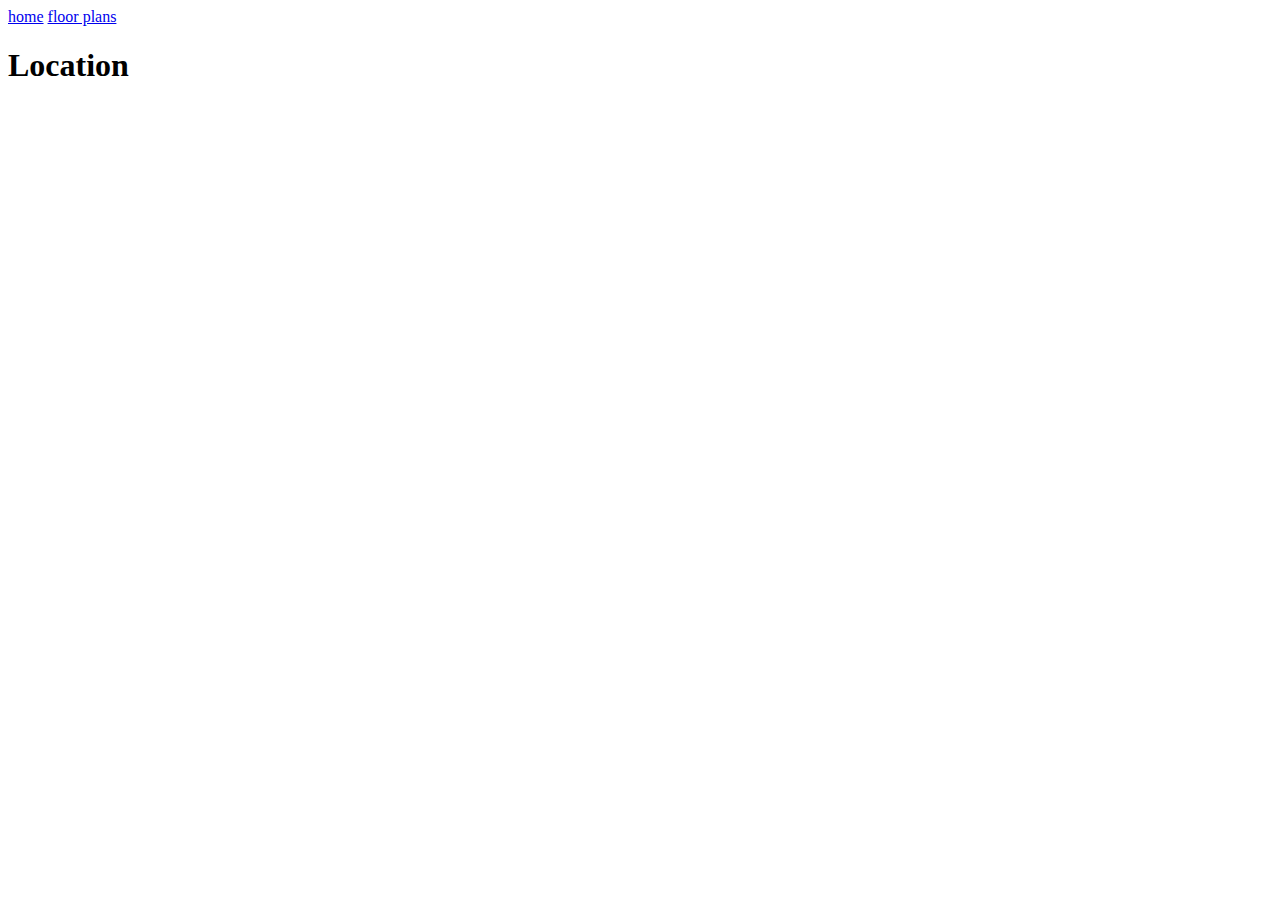
==== location.html @ c3192248 "initial commit" ====
<!DOCTYPE html>
<html lang="en">
<head>
  <meta charset="UTF-8">
  <meta name="viewport" content="width=device-width, initial-scale=1.0">
  <title>Location</title>
</head>
<body>
  <a href="./index.html">home</a>
  <a href="./floor-plans.html">floor plans</a>
  <h1>Location</h1>
</body>
</html>
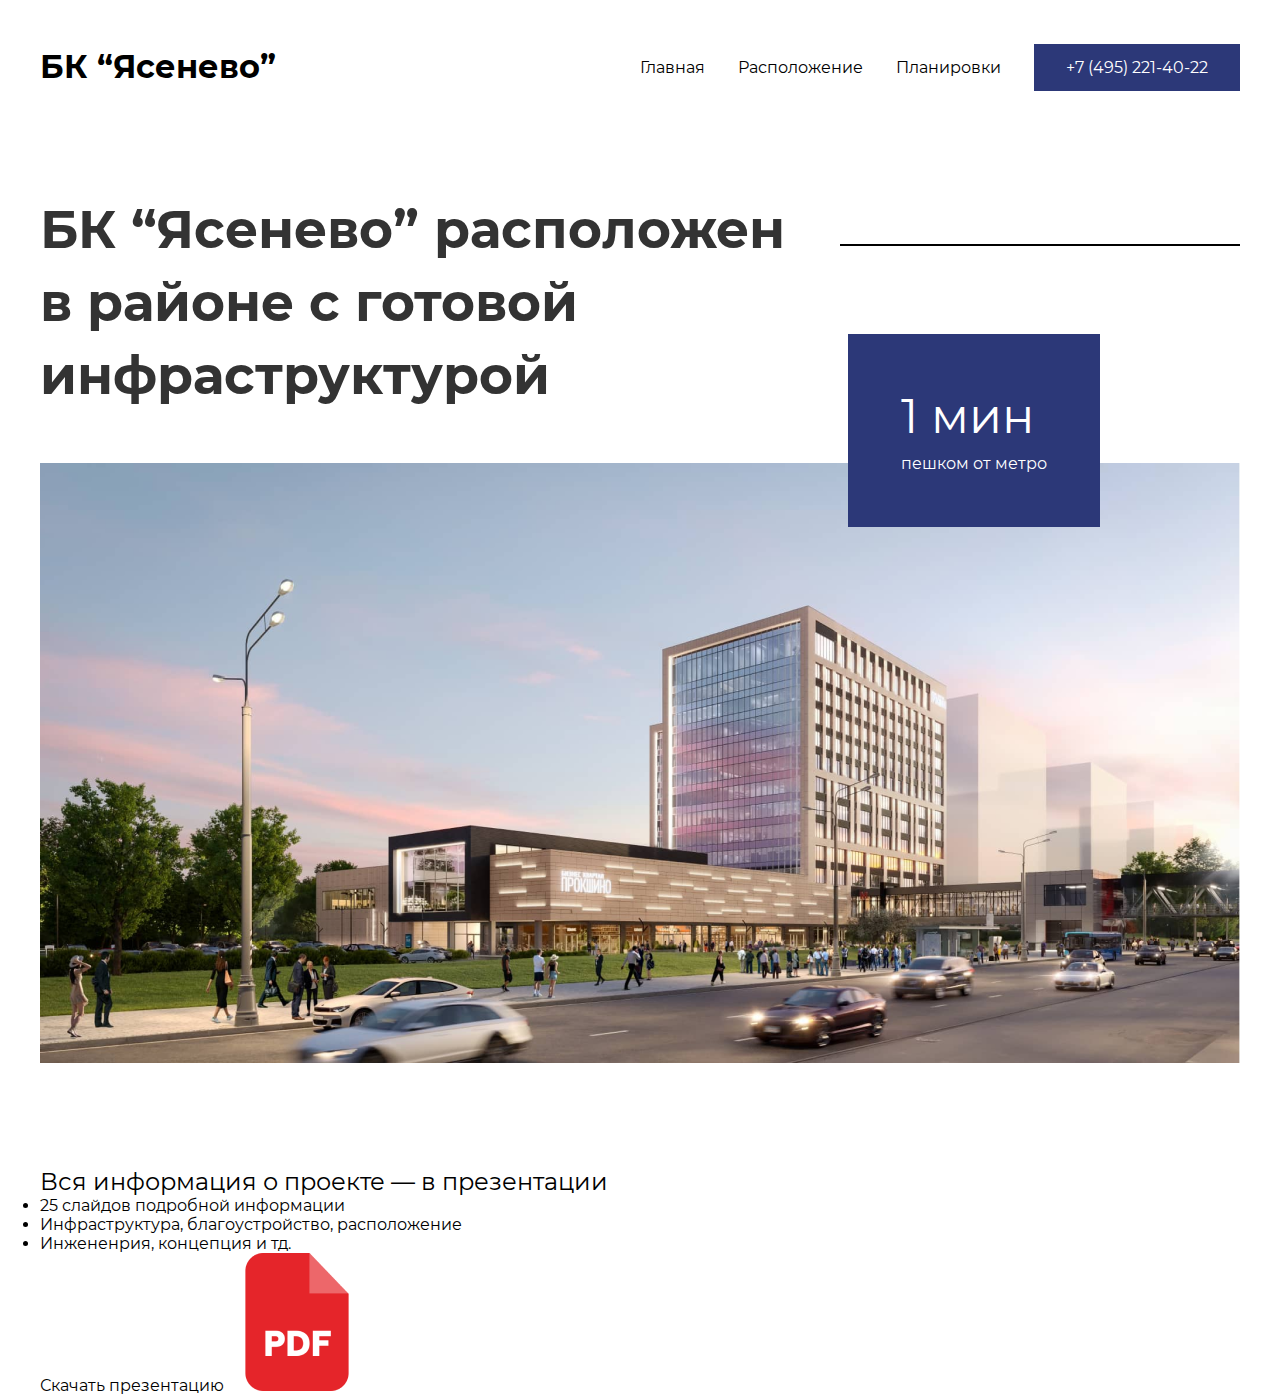
==== commit 3e3242cc: "added hero section and header" ====
--- a/location.html
+++ b/location.html
@@ -2,12 +2,54 @@
 <html lang="en">
 <head>
   <meta charset="UTF-8">
+  <meta http-equiv="X-UA-Compatible" content="IE=edge">
   <meta name="viewport" content="width=device-width, initial-scale=1.0">
-  <title>Location</title>
+  <link rel="stylesheet" href="css/style.css">
+  <link rel="stylesheet" href="css/header.css">
+  <link rel="stylesheet" href="css/hero.css">
+  <title>БК “Ясенево” | Расположение</title>
 </head>
 <body>
-  <a href="./index.html">home</a>
-  <a href="./floor-plans.html">floor plans</a>
-  <h1>Location</h1>
+  <div class="wrapper">
+    <header>
+      <div class="container">
+        <div class="header">
+          <div class="header__logo">БК “Ясенево”</div>
+          <nav>
+            <ul class="nav">
+              <li class="nav__item"><a href="/">Главная</a></li>
+              <li class="nav__item"><a href="location.html">Расположение</a></li>
+              <li class="nav__item"><a href="plans.html">Планировки</a></li>
+              <li class="nav__item nav__item_button"><a href="tel:+74952214022">+7 (495) 221-40-22</a></li>
+            </ul>
+          </nav>
+        </div>
+      </div>
+    </header>
+    <main>
+      <div class="container">
+        <section class="hero">
+          <h1 class="hero__title hero__title_smaller">БК “Ясенево” расположен в районе с готовой инфраструктурой</h1>
+          <img class="hero__image" src="/assets/images/Mask group-1.png" alt="Бизнес квартал">
+          <div class="hero__parametrs">
+            <div class="hero__parametrs__item">
+              <span><strong>1 мин</strong></span>
+              <span>пешком от метро</span>
+            </div>
+          </div>
+        </section>
+        <section class="pdf">
+          <h2 class="pdf__title">Вся информация о проекте — в презентации</h2>
+          <ul>
+            <li>25 слайдов подробной информации</li>
+            <li>Инфраструктура, благоустройство, расположение</li>
+            <li>Инжененрия, концепция и тд.</li>
+          </ul>
+          <a href="/assets/Obrazets-polnogo-dizai-n-proekta-1.pdf" class="pdf__link pdf__link_button">Скачать презентацию</a>
+          <img src="/assets/images/image 6.png" alt="" class="pdf__image">
+        </section>
+      </div>
+    </main>
+  </div>
 </body>
 </html>
--- a/css/style.css
+++ b/css/style.css
@@ -0,0 +1,71 @@
+@font-face {
+  font-family: "Montserrat";
+  src: url("../assets/fonts/Montserrat-Regular.eot");
+  src: local("Montserrat Regular"), local("Montserrat-Regular"), url("../assets/fonts/Montserrat-Regular.eot?#iefix") format("embedded-opentype"), url("../assets/fonts/Montserrat-Regular.woff2") format("woff2"), url("../assets/fonts/Montserrat-Regular.woff") format("woff"), url("../assets/fonts/Montserrat-Regular.ttf") format("truetype");
+  font-weight: normal;
+  font-style: normal;
+}
+@font-face {
+  font-family: "Montserrat";
+  src: url("../assets/fonts/Montserrat-Bold.eot");
+  src: local("Montserrat Bold"), local("Montserrat-Bold"), url("../assets/fonts/Montserrat-Bold.eot?#iefix") format("embedded-opentype"), url("../assets/fonts/Montserrat-Bold.woff2") format("woff2"), url("../assets/fonts/Montserrat-Bold.woff") format("woff"), url("../assets/fonts/Montserrat-Bold.ttf") format("truetype");
+  font-weight: bold;
+  font-style: normal;
+}
+@font-face {
+  font-family: "Montserrat";
+  src: url("../assets/fonts/Montserrat-Medium.eot");
+  src: local("Montserrat Medium"), local("Montserrat-Medium"), url("../assets/fonts/Montserrat-Medium.eot?#iefix") format("embedded-opentype"), url("../assets/fonts/Montserrat-Medium.woff2") format("woff2"), url("../assets/fonts/Montserrat-Medium.woff") format("woff"), url("../assets/fonts/Montserrat-Medium.ttf") format("truetype");
+  font-weight: 500;
+  font-style: normal;
+}
+@font-face {
+  font-family: "Montserrat";
+  src: url("../assets/fonts/Montserrat-SemiBold.eot");
+  src: local("Montserrat SemiBold"), local("Montserrat-SemiBold"), url("../assets/fonts/Montserrat-SemiBold.eot?#iefix") format("embedded-opentype"), url("../assets/fonts/Montserrat-SemiBold.woff2") format("woff2"), url("../assets/fonts/Montserrat-SemiBold.woff") format("woff"), url("../assets/fonts/Montserrat-SemiBold.ttf") format("truetype");
+  font-weight: 600;
+  font-style: normal;
+}
+* {
+  margin: 0;
+  padding: 0;
+  font-family: Montserrat, sans-serif;
+  font-weight: normal;
+  box-sizing: border-box;
+}
+
+a {
+  text-decoration: none;
+  color: inherit;
+}
+
+.container {
+  width: 1200px;
+  margin: 0 auto;
+}
+
+.header {
+  display: flex;
+  align-items: center;
+  justify-content: space-between;
+  color: #000;
+  margin-top: 40px;
+}
+.header__logo {
+  font-weight: 700;
+  font-size: 32px;
+  line-height: 170%;
+}
+
+.nav {
+  list-style: none;
+  display: flex;
+  align-items: center;
+  justify-content: space-between;
+  width: 600px;
+}
+.nav__item__button {
+  color: #fff;
+  padding: 14px 32px;
+  background-color: #2C3878;
+}/*# sourceMappingURL=style.css.map */--- a/css/header.css
+++ b/css/header.css
@@ -0,0 +1,25 @@
+.header {
+  display: flex;
+  align-items: center;
+  justify-content: space-between;
+  color: #000;
+  margin-top: 40px;
+}
+.header__logo {
+  font-weight: 700;
+  font-size: 32px;
+  line-height: 170%;
+}
+
+.nav {
+  list-style: none;
+  display: flex;
+  align-items: center;
+  justify-content: space-between;
+  width: 600px;
+}
+.nav__item_button {
+  color: #fff;
+  padding: 14px 32px;
+  background-color: #2C3878;
+}/*# sourceMappingURL=header.css.map */--- a/css/hero.css
+++ b/css/hero.css
@@ -0,0 +1,54 @@
+.hero {
+  padding: 100px 0;
+  position: relative;
+}
+.hero__title {
+  font-weight: bold;
+  font-size: 72px;
+  line-height: 140%;
+  max-width: 760px;
+  color: #333;
+  margin-bottom: 50px;
+}
+.hero__title::after {
+  position: absolute;
+  content: "";
+  top: 150px;
+  right: 0;
+  width: 400px;
+  height: 2px;
+  background: #000;
+}
+.hero__title_smaller {
+  font-size: 52px;
+}
+.hero .hero__image {
+  width: 100%;
+  height: 600px;
+}
+.hero .hero__parametrs {
+  position: absolute;
+  right: 140px;
+  top: 240px;
+  background: #2C3878;
+  width: 252px;
+  display: flex;
+  flex-direction: column;
+  align-items: center;
+  justify-content: space-around;
+  padding-top: 30px;
+}
+.hero .hero__parametrs__item {
+  padding: 40px 0;
+}
+.hero .hero__parametrs__item span {
+  display: block;
+  color: #fff;
+  font-weight: 400;
+  font-size: 16px;
+  padding-bottom: 10px;
+  line-height: 160%;
+}
+.hero .hero__parametrs__item strong {
+  font-size: 48px;
+}/*# sourceMappingURL=hero.css.map */